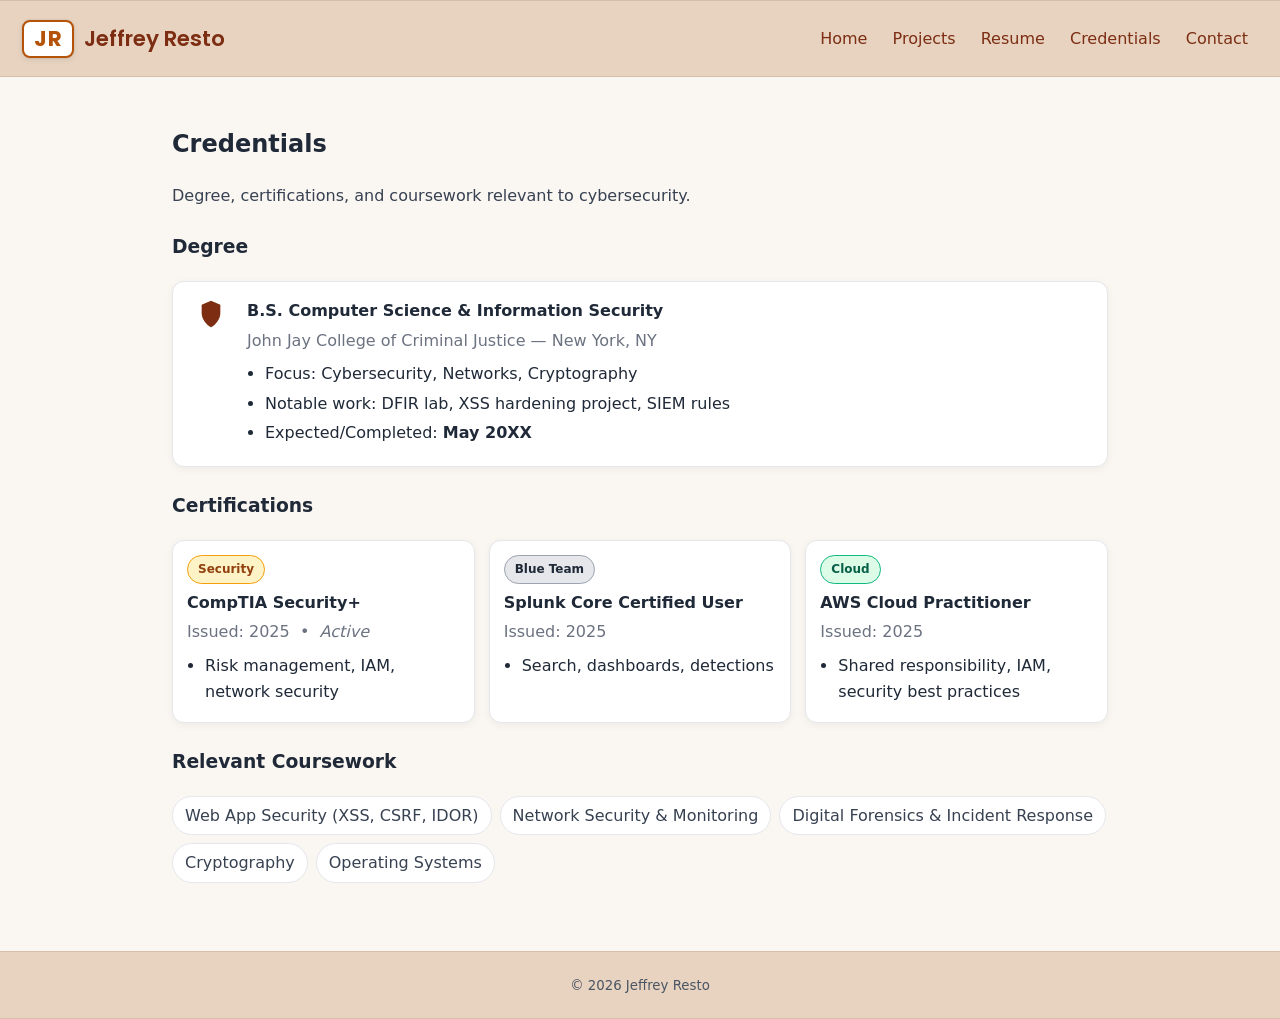
==== credentials/index.html @ 7f798d5c "Update index.html" ====
<!doctype html>
<html lang="en">
<head>
  <meta charset="utf-8">
  <title>Credentials — Jeffrey Resto</title>
  <meta name="viewport" content="width=device-width,initial-scale=1">
  <!-- Optional: brand font -->
  <link href="https://fonts.googleapis.com/css2?family=Poppins:wght@500;600&display=swap" rel="stylesheet">
  <link rel="stylesheet" href="/assets/css/style.css">
</head>
<body>
<header class="site-header">
  <h1 class="brand">
    <a href="/">
      <span class="logo-badge">JR</span>
      <span class="logo-text">Jeffrey&nbsp;Resto</span>
    </a>
  </h1>
  <nav class="site-nav">
    <a href="/">Home</a>
    <a href="/projects/">Projects</a>
    <a href="/resume/">Resume</a>
    <a href="/credentials/">Credentials</a>
    <a href="mailto:restojeffrey@gmail.com">Contact</a>
  </nav>
</header>

<main>
  <h2>Credentials</h2>
  <p class="lead">Degree, certifications, and coursework relevant to cybersecurity.</p>

  <!-- Degree -->
  <section class="cred-section">
    <h3>Degree</h3>
    <div class="cred-card">
      <div class="cred-card__left">
        <!-- Simple inline “shield” icon -->
        <svg width="32" height="32" viewBox="0 0 24 24" aria-hidden="true">
          <path fill="#7c2d12" d="M12 2l7 3v6c0 5-3.5 9-7 11-3.5-2-7-6-7-11V5l7-3z"/>
        </svg>
      </div>
      <div class="cred-card__body">
        <h4>B.S. Computer Science &amp; Information Security</h4>
        <p class="muted">John Jay College of Criminal Justice — New York, NY</p>
        <ul class="bullets">
          <li>Focus: Cybersecurity, Networks, Cryptography</li>
          <li>Notable work: DFIR lab, XSS hardening project, SIEM rules</li>
          <li>Expected/Completed: <strong>May 20XX</strong></li>
        </ul>
      </div>
    </div>
  </section>

  <!-- Certifications -->
  <section class="cred-section">
    <h3>Certifications</h3>
    <div class="cred-grid">
      <!-- Duplicate these cards for each cert -->
      <article class="cred-mini">
        <div class="cred-mini__head">
          <span class="badge badge--amber">Security</span>
        </div>
        <h4>CompTIA Security+</h4>
        <p class="muted">Issued: 2025 &nbsp;•&nbsp; <em>Active</em></p>
        <ul class="bullets">
          <li>Risk management, IAM, network security</li>
        </ul>
      </article>

      <article class="cred-mini">
        <div class="cred-mini__head">
          <span class="badge badge--slate">Blue Team</span>
        </div>
        <h4>Splunk Core Certified User</h4>
        <p class="muted">Issued: 2025</p>
        <ul class="bullets">
          <li>Search, dashboards, detections</li>
        </ul>
      </article>

      <article class="cred-mini">
        <div class="cred-mini__head">
          <span class="badge badge--green">Cloud</span>
        </div>
        <h4>AWS Cloud Practitioner</h4>
        <p class="muted">Issued: 2025</p>
        <ul class="bullets">
          <li>Shared responsibility, IAM, security best practices</li>
        </ul>
      </article>
    </div>
  </section>

  <!-- Coursework (optional) -->
  <section class="cred-section">
    <h3>Relevant Coursework</h3>
    <ul class="pill-list">
      <li>Web App Security (XSS, CSRF, IDOR)</li>
      <li>Network Security &amp; Monitoring</li>
      <li>Digital Forensics &amp; Incident Response</li>
      <li>Cryptography</li>
      <li>Operating Systems</li>
    </ul>
  </section>
</main>

<footer>
  <small>© <span id="y"></span> Jeffrey Resto</small>
</footer>
<script>document.getElementById('y').textContent = new Date().getFullYear();</script>
<script>
  (function () {
    const footer = document.querySelector('footer');
    if (!footer) return;

    // If user prefers reduced motion, show immediately
    const reduced = window.matchMedia('(prefers-reduced-motion: reduce)').matches;
    if (reduced) { footer.classList.add('is-visible'); return; }

    // Reveal when the footer enters the viewport
    const io = new IntersectionObserver((entries) => {
      entries.forEach((e) => {
        if (e.isIntersecting) {
          footer.classList.add('is-visible');
          io.unobserve(footer);
        }
      });
    }, { threshold: 0.1 });

    io.observe(footer);

    // Fallback: show after 2s in case IO is unsupported
    setTimeout(() => footer.classList.add('is-visible'), 2000);
  })();
</script>
</body>
</html>
---- assets/css/style.css ----
/* ─── LAYOUT CONTROL FOR STICKY FOOTER ───────────────────────────── */
html, body {
  height: 100%;
}

body {
  display: flex;
  flex-direction: column;
}

/* The main content area should take up all remaining space */
main {
  flex: 1;
}

/* Footer sits naturally at the bottom now */
footer {
  margin-top: auto; /* pushes footer to the bottom */
}


*{box-sizing:border-box}body{margin:0;font:16px/1.6 system-ui,-apple-system,Segoe UI,Roboto}
header{display:flex;justify-content:space-between;align-items:center;padding:18px 22px;border-bottom:1px solid #eee}
nav a{margin:0 10px;text-decoration:none}
main{max-width:980px;margin:0 auto;padding:28px 22px}
.cards{display:grid;grid-template-columns:repeat(auto-fit,minmax(260px,1fr));gap:16px}
.card{border:1px solid #eee;border-radius:12px;padding:14px 16px}
.meta{list-style:none;padding:0;margin:8px 0 0;display:flex;gap:12px;flex-wrap:wrap}
footer{border-top:1px solid #eee;padding:18px 22px;text-align:center;margin-top:40px}
img{max-width:100%;height:auto;border-radius:10px}
a:hover{text-decoration:underline}

/* Layout for header */
.site-header {
  display: flex;
  align-items: center;
  justify-content: space-between;
  padding: 18px 22px;
  /* keep your existing header background/border colors elsewhere */
}

/* Brand group */
.brand {
  margin: 0;                 /* remove default h1 margin */
  line-height: 1;
}
.brand a {
  display: inline-flex;
  align-items: center;
  gap: 10px;
  text-decoration: none;
  font-family: "Poppins", "Segoe UI", sans-serif;
  font-weight: 600;
  font-size: 1.35rem;
  color: #7c2d12;            /* deep rust text */
  position: relative;
  z-index: 1;                /* ensure above backgrounds */
}

/* HIGH-CONTRAST badge — white with terracotta border (unmissable) */
.logo-badge {
  background-color: #ffffff;
  color: #b45309;            /* terracotta initials */
  border: 2px solid #b45309;
  border-radius: 8px;
  padding: 6px 10px;
  line-height: 1;
  font-weight: 700;
  letter-spacing: 0.5px;
  box-shadow: 0 2px 6px rgba(0,0,0,0.08);
  /* debug outline to guarantee visibility during setup — remove later */
  outline: 1px solid rgba(0,0,0,0.04);
}

.brand a:hover .logo-badge {
  background-color: #b45309;
  color: #ffffff;
}

.logo-text { color: #7c2d12; }
.brand a:hover .logo-text { color: #9a3412; }

/* Nav */
.site-nav a {
  margin: 0 10px;
  color: #7c2d12;
  text-decoration: none;
  font-weight: 500;
}
.site-nav a:hover { color: #9a3412; }

/* Make sure nothing is hiding the badge */
header, .site-header, .brand, .logo-badge { overflow: visible; }


/* ─── TERRACOTTA + SLATE THEME ─────────────────────────────── */
body {
  background-color: #faf6f2;  /* soft warm white with clay tint */
  color: #1f2937;             /* slate text */
  margin: 0;
  font-family: system-ui, -apple-system, Segoe UI, Roboto, sans-serif;
}

a {
  color: #b45309;             /* burnt orange accent */
  text-decoration: none;
}
a:hover {
  color: #92400e;
  text-decoration: underline;
}

/* ─── HEADER / FOOTER ───────────────────────────────────────── */
header, footer {
  background-color: #e7d3c0;  /* warm terracotta strip */
  border-bottom: 1px solid #d6bfa9;
  border-top: 1px solid #d6bfa9;
  padding: 18px 22px;
}

nav a {
  color: #7c2d12;             /* deep rust link color */
  margin: 0 10px;
  font-weight: 500;
}
nav a:hover {
  color: #9a3412;
}

/* ─── MAIN CONTENT ─────────────────────────────────────────── */
main {
  max-width: 980px;
  margin: 0 auto;
  padding: 28px 22px;
}

/* ─── PROJECT CARDS ────────────────────────────────────────── */
.cards {
  display: grid;
  grid-template-columns: repeat(auto-fit, minmax(280px, 1fr));
  gap: 18px;
  margin-top: 20px;
}

.card {
  background-color: #ffffff;  /* clean contrast panel */
  padding: 16px;
  border-radius: 12px;
  border: 1px solid #e5e7eb;
  box-shadow: 0 2px 8px rgba(0,0,0,.05);
  transition: transform 0.15s ease, box-shadow 0.15s ease;
}

.card:hover {
  transform: translateY(-4px);
  box-shadow: 0 4px 14px rgba(0,0,0,.08);
}

.card a {
  color: #b45309;
}
.card a:hover {
  color: #92400e;
}

/* ─── FOOTER ───────────────────────────────────────────────── */
footer {
  text-align: center;
  margin-top: 40px;
  padding: 20px;
  color: #4b5563;
}

/* ─── RESPONSIVE TWEAKS ───────────────────────────────────── */
@media (max-width: 640px) {
  main { padding: 20px 16px; }
}


.resume-viewer {
  background-color: transparent;
  border: none;
  box-shadow: none;
  padding: 0;
  display: flex;
  justify-content: center;
  align-items: center;
}

.resume-viewer img {
  max-width: 95%;
  border-radius: 8px;
  display: block;
}



/* Action row under the viewer */
.resume-actions {
  text-align: center;
  margin: 10px 0 0;
}
.resume-actions a {
  display: inline-block;
  padding: 10px 16px;
  border: 1px solid #ddd;
  border-radius: 10px;
  text-decoration: none;
}

/* Resume update note */
.resume-updated {
  text-align: center;
  font-size: 0.95rem;
  color: #7c2d12;          /* deep rust tone for harmony */
  background-color: #f5ece4;
  display: inline-block;
  padding: 6px 14px;
  border-radius: 20px;
  border: 1px solid #e7d3c0;
  margin: 10px auto 6px;
  box-shadow: 0 2px 5px rgba(0,0,0,0.05);
}


/* Mobile: allow some scrolling so text stays readable instead of shrinking too small */
@media (max-width: 640px) {
  .resume-viewer {
    height: auto;         /* let it grow */
    overflow: visible;    /* allow scroll on small screens */
  }
}

/* Footer fade-in */
footer {
  opacity: 0;
  transform: translateY(12px);
  transition: opacity .6s ease, transform .6s ease;
  will-change: opacity, transform;
}

/* When visible */
footer.is-visible {
  opacity: 1;
  transform: none;
}

/* Respect users who prefer reduced motion */
@media (prefers-reduced-motion: reduce) {
  footer {
    transition: none;
    opacity: 1;
    transform: none;
  }
}

/* ---- Credentials page styles ---- */
.lead {
  color: #374151;
  margin-top: 4px;
}

.cred-section { margin-top: 24px; }

.cred-card {
  display: grid;
  grid-template-columns: 44px 1fr;
  gap: 14px;
  background: #ffffff;
  border: 1px solid #e5e7eb;
  border-radius: 12px;
  padding: 16px;
  box-shadow: 0 2px 8px rgba(0,0,0,.05);
}

.cred-card__left { display:flex; align-items:flex-start; justify-content:center; }
.cred-card__body h4 { margin: 0 0 4px; }
.muted { color: #6b7280; margin: 0 0 8px; }

.bullets { padding-left: 18px; margin: 0; }
.bullets li { margin: 4px 0; }

/* Certifications grid */
.cred-grid {
  display: grid;
  grid-template-columns: repeat(auto-fit, minmax(240px, 1fr));
  gap: 14px;
}

.cred-mini {
  background: #ffffff;
  border: 1px solid #e5e7eb;
  border-radius: 12px;
  padding: 14px;
  box-shadow: 0 2px 8px rgba(0,0,0,.05);
  transition: transform .15s ease, box-shadow .15s ease;
}
.cred-mini:hover {
  transform: translateY(-3px);
  box-shadow: 0 4px 14px rgba(0,0,0,.08);
}
.cred-mini h4 { margin: 6px 0 4px; }

/* Badges */
.badge {
  display: inline-block;
  font-size: 12px;
  padding: 4px 10px;
  border-radius: 999px;
  border: 1px solid transparent;
  font-weight: 600;
}
.badge--amber { background:#fef3c7; color:#92400e; border-color:#f59e0b; }
.badge--slate { background:#e5e7eb; color:#1f2937; border-color:#9ca3af; }
.badge--green { background:#dcfce7; color:#065f46; border-color:#10b981; }

/* Coursework pills */
.pill-list {
  list-style: none; padding: 0; margin: 8px 0 0;
  display: flex; flex-wrap: wrap; gap: 8px;
}
.pill-list li {
  background: #ffffff;
  border: 1px solid #e5e7eb;
  border-radius: 999px;
  padding: 6px 12px;
  color: #374151;
}
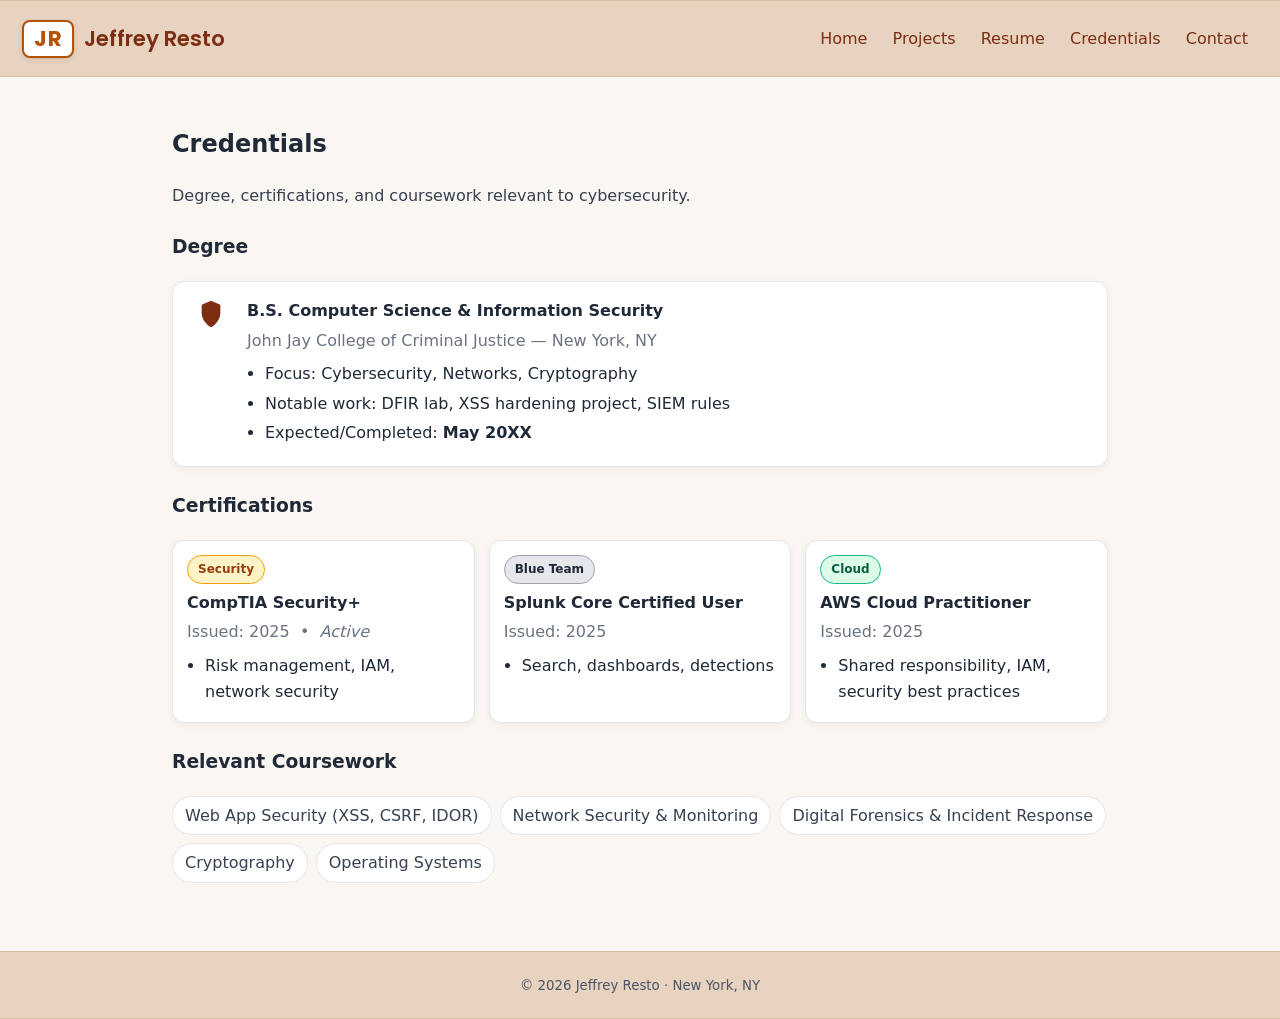
==== commit f68a42ff: "Update index.html" ====
--- a/credentials/index.html
+++ b/credentials/index.html
@@ -105,7 +105,7 @@
 </main>
 
 <footer>
-  <small>© <span id="y"></span> Jeffrey Resto</small>
+  <small>© <span id="y"></span> Jeffrey Resto · New York, NY</small>
 </footer>
 <script>document.getElementById('y').textContent = new Date().getFullYear();</script>
 <script>
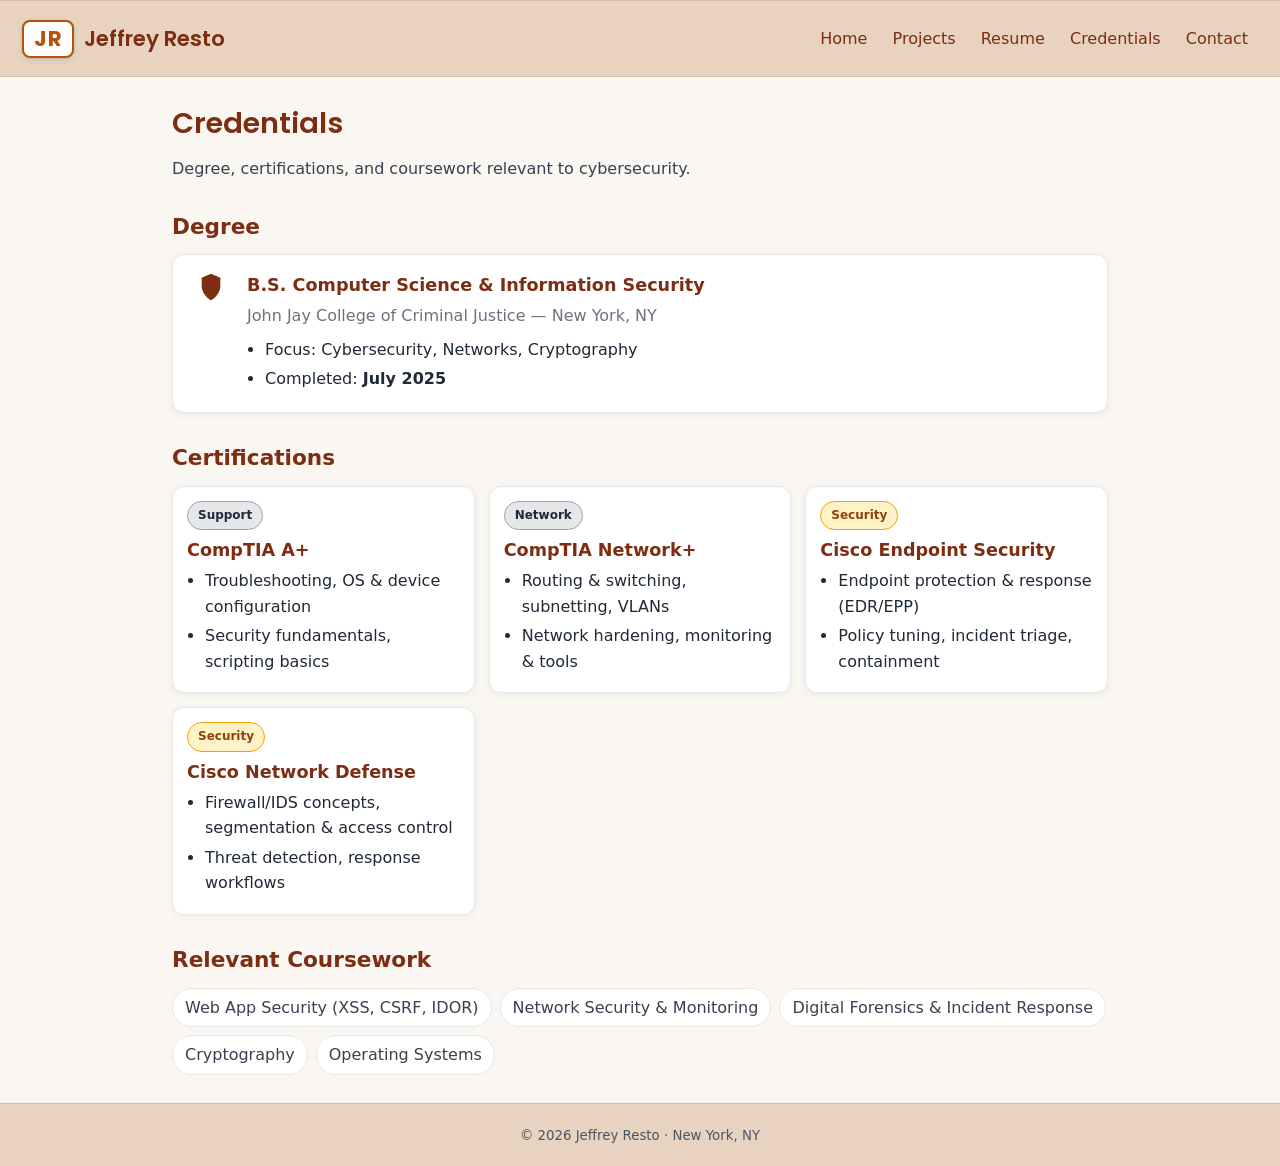
==== commit d73cc05b: "Update index.html" ====
--- a/credentials/index.html
+++ b/credentials/index.html
@@ -44,8 +44,7 @@
         <p class="muted">John Jay College of Criminal Justice — New York, NY</p>
         <ul class="bullets">
           <li>Focus: Cybersecurity, Networks, Cryptography</li>
-          <li>Notable work: DFIR lab, XSS hardening project, SIEM rules</li>
-          <li>Expected/Completed: <strong>May 20XX</strong></li>
+          <li>Completed: <strong>July 2025</strong></li>
         </ul>
       </div>
     </div>
@@ -55,37 +54,51 @@
   <section class="cred-section">
     <h3>Certifications</h3>
     <div class="cred-grid">
-      <!-- Duplicate these cards for each cert -->
+      <!-- CompTIA A+ -->
+      <article class="cred-mini">
+        <div class="cred-mini__head">
+          <span class="badge badge--slate">Support</span>
+        </div>
+        <h4>CompTIA A+</h4>
+        <ul class="bullets">
+          <li>Troubleshooting, OS &amp; device configuration</li>
+          <li>Security fundamentals, scripting basics</li>
+        </ul>
+      </article>
+  
+      <!-- CompTIA Network+ -->
+      <article class="cred-mini">
+        <div class="cred-mini__head">
+          <span class="badge badge--slate">Network</span>
+        </div>
+        <h4>CompTIA Network+</h4>
+        <ul class="bullets">
+          <li>Routing &amp; switching, subnetting, VLANs</li>
+          <li>Network hardening, monitoring &amp; tools</li>
+        </ul>
+      </article>
+  
+      <!-- Cisco Endpoint Security -->
       <article class="cred-mini">
         <div class="cred-mini__head">
           <span class="badge badge--amber">Security</span>
         </div>
-        <h4>CompTIA Security+</h4>
-        <p class="muted">Issued: 2025 &nbsp;•&nbsp; <em>Active</em></p>
+        <h4>Cisco Endpoint Security</h4>
         <ul class="bullets">
-          <li>Risk management, IAM, network security</li>
+          <li>Endpoint protection &amp; response (EDR/EPP)</li>
+          <li>Policy tuning, incident triage, containment</li>
         </ul>
       </article>
-
+  
+      <!-- Cisco Network Defense -->
       <article class="cred-mini">
         <div class="cred-mini__head">
-          <span class="badge badge--slate">Blue Team</span>
+          <span class="badge badge--amber">Security</span>
         </div>
-        <h4>Splunk Core Certified User</h4>
-        <p class="muted">Issued: 2025</p>
+        <h4>Cisco Network Defense</h4>
         <ul class="bullets">
-          <li>Search, dashboards, detections</li>
-        </ul>
-      </article>
-
-      <article class="cred-mini">
-        <div class="cred-mini__head">
-          <span class="badge badge--green">Cloud</span>
-        </div>
-        <h4>AWS Cloud Practitioner</h4>
-        <p class="muted">Issued: 2025</p>
-        <ul class="bullets">
-          <li>Shared responsibility, IAM, security best practices</li>
+          <li>Firewall/IDS concepts, segmentation &amp; access control</li>
+          <li>Threat detection, response workflows</li>
         </ul>
       </article>
     </div>
--- a/assets/css/style.css
+++ b/assets/css/style.css
@@ -1,328 +1,285 @@
-/* ─── LAYOUT CONTROL FOR STICKY FOOTER ───────────────────────────── */
-html, body {
-  height: 100%;
-}
-
+/* ─── LAYOUT: sticky footer ───────────────────────────────────── */
+html, body { height: 100%; }
+* { box-sizing: border-box; }
 body {
+  display: flex; flex-direction: column; margin: 0;
+  font: 16px/1.6 system-ui, -apple-system, Segoe UI, Roboto, sans-serif;
+  background-color: #faf6f2; color: #1f2937;
+}
+main { flex: 1; max-width: 980px; margin: 0 auto; padding: 28px 22px; }
+img { max-width: 100%; height: auto; border-radius: 10px; }
+a { color:#b45309; text-decoration:none; }
+a:hover { color:#92400e; text-decoration: underline; }
+
+/* ─── HEADER / NAV / FOOTER ──────────────────────────────────── */
+.site-header { display:flex; align-items:center; justify-content:space-between; padding:18px 22px; }
+header, footer {
+  background-color:#e7d3c0;
+  border-bottom:1px solid #d6bfa9;
+  border-top:1px solid #d6bfa9;
+  padding:18px 22px;
+}
+nav a { color:#7c2d12; margin:0 10px; font-weight:500; }
+nav a:hover { color:#9a3412; }
+
+/* Sticky footer animation */
+footer {
+  margin-top: auto; text-align:center; color:#4b5563;
+  opacity:0; transform:translateY(12px);
+  transition:opacity .6s ease, transform .6s ease; will-change:opacity,transform;
+}
+footer.is-visible { opacity:1; transform:none; }
+@media (prefers-reduced-motion: reduce) { footer { transition:none; opacity:1; transform:none; } }
+
+/* ─── BRAND ──────────────────────────────────────────────────── */
+.brand { margin:0; line-height:1; }
+.brand a {
+  display:inline-flex; align-items:center; gap:10px; text-decoration:none;
+  font-family:"Poppins","Segoe UI",sans-serif; font-weight:600; font-size:1.35rem; color:#7c2d12; position:relative; z-index:1;
+}
+.logo-badge {
+  background:#fff; color:#b45309; border:2px solid #b45309; border-radius:8px; padding:6px 10px; line-height:1; font-weight:700; letter-spacing:.5px;
+  box-shadow:0 2px 6px rgba(0,0,0,.08); outline:1px solid rgba(0,0,0,.04);
+}
+.brand a:hover .logo-badge { background:#b45309; color:#fff; }
+.logo-text { color:#7c2d12; }
+.brand a:hover .logo-text { color:#9a3412; }
+header, .site-header, .brand, .logo-badge { overflow:visible; }
+
+/* ─── HOME: Project Gallery alignment ────────────────────────── */
+.home-gallery { max-width:980px; margin:0 auto; padding:28px 22px; }
+.home-gallery h2 {
+  margin-bottom:16px; text-align:left; padding-left:0;
+  position:relative; left:-22px; /* your chosen nudge */
+}
+
+/* ─── HEADINGS ───────────────────────────────────────────────── */
+h2 {
+  font-size:1.8rem; font-weight:600; color:#7c2d12; margin:0 0 14px; line-height:1.3;
+  font-family:"Poppins","Segoe UI",sans-serif;
+}
+h3 { font-size:1.35rem; font-weight:600; color:#7c2d12; margin:28px 0 10px; }
+h4 { font-size:1.1rem; font-weight:600; color:#7c2d12; }
+
+/* ─── CARDS (grid sections) ──────────────────────────────────── */
+.cards { display:grid; grid-template-columns:repeat(auto-fit,minmax(280px,1fr)); gap:18px; margin-top:20px; }
+.card {
+  background:#fff; padding:16px; border-radius:12px; border:1px solid #e5e7eb;
+  box-shadow:0 2px 8px rgba(0,0,0,.05); transition:transform .15s ease, box-shadow .15s ease;
+}
+.card:hover { transform:translateY(-4px); box-shadow:0 4px 14px rgba(0,0,0,.08); }
+.card a { color:#b45309; }
+.card a:hover { color:#92400e; }
+
+/* ─── RESUME VIEWER (image version) ──────────────────────────── */
+.resume-viewer { background:transparent; border:none; box-shadow:none; padding:0; display:flex; justify-content:center; align-items:center; }
+.resume-viewer img { max-width:95%; border-radius:8px; display:block; }
+.resume-actions { text-align:center; margin:10px 0 0; }
+.resume-actions a { display:inline-block; padding:10px 16px; border:1px solid #ddd; border-radius:10px; text-decoration:none; }
+.resume-updated {
+  text-align:center; font-size:.95rem; color:#7c2d12; background:#f5ece4; display:inline-block; padding:6px 14px;
+  border-radius:20px; border:1px solid #e7d3c0; margin:10px auto 6px; box-shadow:0 2px 5px rgba(0,0,0,.05);
+}
+
+/* ─── CREDENTIALS ────────────────────────────────────────────── */
+.lead { color:#374151; margin-top:4px; }
+.cred-section { margin-top:24px; }
+.cred-card {
+  display:grid; grid-template-columns:44px 1fr; gap:14px; background:#fff; border:1px solid #e5e7eb; border-radius:12px;
+  padding:16px; box-shadow:0 2px 8px rgba(0,0,0,.05);
+}
+.cred-card__left { display:flex; align-items:flex-start; justify-content:center; }
+.cred-card__body h4 { margin:0 0 4px; }
+.muted { color:#6b7280; margin:0 0 8px; }
+.bullets { padding-left:18px; margin:0; }
+.bullets li { margin:4px 0; }
+.cred-grid { display:grid; grid-template-columns:repeat(auto-fit,minmax(240px,1fr)); gap:14px; }
+.cred-mini {
+  background:#fff; border:1px solid #e5e7eb; border-radius:12px; padding:14px;
+  box-shadow:0 2px 8px rgba(0,0,0,.05); transition:transform .15s ease, box-shadow .15s ease;
+}
+.cred-mini:hover { transform:translateY(-3px); box-shadow:0 4px 14px rgba(0,0,0,.08); }
+.cred-mini h4 { margin:6px 0 4px; }
+.badge { display:inline-block; font-size:12px; padding:4px 10px; border-radius:999px; border:1px solid transparent; font-weight:600; }
+.badge--amber{background:#fef3c7;color:#92400e;border-color:#f59e0b;}
+.badge--slate{background:#e5e7eb;color:#1f2937;border-color:#9ca3af;}
+.badge--green{background:#dcfce7;color:#065f46;border-color:#10b981;}
+.pill-list { list-style:none; padding:0; margin:8px 0 0; display:flex; flex-wrap:wrap; gap:8px; }
+.pill-list li { background:#fff; border:1px solid #e5e7eb; border-radius:999px; padding:6px 12px; color:#374151; }
+
+/* ─── CAROUSEL (fade) ────────────────────────────────────────── */
+.carousel {
+  position:relative; overflow:hidden; border-radius:14px; background:#f5ece4; border:1px solid #e7d3c0;
+  box-shadow:0 4px 14px rgba(0,0,0,.08); margin-top:20px; margin-bottom:36px;
+}
+/* Viewport has real height so absolute slides show */
+.carousel__viewport {
+  position:relative; display:block; height:clamp(340px, 55vw, 560px);
+  transition:none; will-change:auto;
+}
+.carousel__slide {
+  position:absolute; inset:0; display:flex; justify-content:center; align-items:center;
+  margin:0; padding:20px; opacity:0; pointer-events:none; transition:opacity .8s ease;
+}
+.carousel__slide.is-active { opacity:1; pointer-events:auto; }
+@media (prefers-reduced-motion: reduce) { .carousel__slide { transition:none; } }
+
+/* Controls */
+.carousel__btn {
+  position:absolute; top:50%; transform:translateY(-50%); border:1px solid #d6bfa9; background:#fff; color:#7c2d12;
+  width:36px; height:36px; border-radius:10px; cursor:pointer; display:grid; place-items:center;
+  box-shadow:0 2px 6px rgba(0,0,0,.08); transition:opacity .2s ease, transform .15s ease, background .15s ease;
+  opacity:0; pointer-events:none;
+}
+.carousel__btn:hover { transform:translateY(-50%) scale(1.05); background:#fff8f0; }
+.carousel__btn--prev { left:10px; }
+.carousel__btn--next { right:10px; }
+.carousel:hover .carousel__btn { opacity:1; pointer-events:auto; }
+.carousel__btn:focus-visible {
+  opacity:1; pointer-events:auto; outline:2px solid #b45309; outline-offset:2px;
+}
+@media (hover: none) { .carousel__btn { display:none; } }
+
+/* Dots — slightly higher for perfect positioning */
+.carousel__dots-wrapper {
+  position: relative;
+  top: 8px;
   display: flex;
-  flex-direction: column;
-}
-
-/* The main content area should take up all remaining space */
-main {
-  flex: 1;
-}
-
-/* Footer sits naturally at the bottom now */
-footer {
-  margin-top: auto; /* pushes footer to the bottom */
-}
-
-
-*{box-sizing:border-box}body{margin:0;font:16px/1.6 system-ui,-apple-system,Segoe UI,Roboto}
-header{display:flex;justify-content:space-between;align-items:center;padding:18px 22px;border-bottom:1px solid #eee}
-nav a{margin:0 10px;text-decoration:none}
-main{max-width:980px;margin:0 auto;padding:28px 22px}
-.cards{display:grid;grid-template-columns:repeat(auto-fit,minmax(260px,1fr));gap:16px}
-.card{border:1px solid #eee;border-radius:12px;padding:14px 16px}
-.meta{list-style:none;padding:0;margin:8px 0 0;display:flex;gap:12px;flex-wrap:wrap}
-footer{border-top:1px solid #eee;padding:18px 22px;text-align:center;margin-top:40px}
-img{max-width:100%;height:auto;border-radius:10px}
-a:hover{text-decoration:underline}
-
-/* Layout for header */
-.site-header {
-  display: flex;
-  align-items: center;
-  justify-content: space-between;
-  padding: 18px 22px;
-  /* keep your existing header background/border colors elsewhere */
-}
-
-/* Brand group */
-.brand {
-  margin: 0;                 /* remove default h1 margin */
-  line-height: 1;
-}
-.brand a {
-  display: inline-flex;
-  align-items: center;
-  gap: 10px;
-  text-decoration: none;
-  font-family: "Poppins", "Segoe UI", sans-serif;
-  font-weight: 600;
-  font-size: 1.35rem;
-  color: #7c2d12;            /* deep rust text */
-  position: relative;
-  z-index: 1;                /* ensure above backgrounds */
-}
-
-/* HIGH-CONTRAST badge — white with terracotta border (unmissable) */
-.logo-badge {
-  background-color: #ffffff;
-  color: #b45309;            /* terracotta initials */
-  border: 2px solid #b45309;
-  border-radius: 8px;
-  padding: 6px 10px;
-  line-height: 1;
-  font-weight: 700;
-  letter-spacing: 0.5px;
-  box-shadow: 0 2px 6px rgba(0,0,0,0.08);
-  /* debug outline to guarantee visibility during setup — remove later */
-  outline: 1px solid rgba(0,0,0,0.04);
-}
-
-.brand a:hover .logo-badge {
-  background-color: #b45309;
-  color: #ffffff;
-}
-
-.logo-text { color: #7c2d12; }
-.brand a:hover .logo-text { color: #9a3412; }
-
-/* Nav */
-.site-nav a {
-  margin: 0 10px;
-  color: #7c2d12;
-  text-decoration: none;
-  font-weight: 500;
-}
-.site-nav a:hover { color: #9a3412; }
-
-/* Make sure nothing is hiding the badge */
-header, .site-header, .brand, .logo-badge { overflow: visible; }
-
-
-/* ─── TERRACOTTA + SLATE THEME ─────────────────────────────── */
-body {
-  background-color: #faf6f2;  /* soft warm white with clay tint */
-  color: #1f2937;             /* slate text */
-  margin: 0;
-  font-family: system-ui, -apple-system, Segoe UI, Roboto, sans-serif;
-}
-
-a {
-  color: #b45309;             /* burnt orange accent */
-  text-decoration: none;
-}
-a:hover {
-  color: #92400e;
-  text-decoration: underline;
-}
-
-/* ─── HEADER / FOOTER ───────────────────────────────────────── */
-header, footer {
-  background-color: #e7d3c0;  /* warm terracotta strip */
-  border-bottom: 1px solid #d6bfa9;
-  border-top: 1px solid #d6bfa9;
-  padding: 18px 22px;
-}
-
-nav a {
-  color: #7c2d12;             /* deep rust link color */
-  margin: 0 10px;
-  font-weight: 500;
-}
-nav a:hover {
-  color: #9a3412;
-}
-
-/* ─── MAIN CONTENT ─────────────────────────────────────────── */
-main {
-  max-width: 980px;
-  margin: 0 auto;
-  padding: 28px 22px;
-}
-
-/* ─── PROJECT CARDS ────────────────────────────────────────── */
-.cards {
-  display: grid;
-  grid-template-columns: repeat(auto-fit, minmax(280px, 1fr));
-  gap: 18px;
-  margin-top: 20px;
-}
-
-.card {
-  background-color: #ffffff;  /* clean contrast panel */
-  padding: 16px;
-  border-radius: 12px;
-  border: 1px solid #e5e7eb;
-  box-shadow: 0 2px 8px rgba(0,0,0,.05);
-  transition: transform 0.15s ease, box-shadow 0.15s ease;
-}
-
-.card:hover {
-  transform: translateY(-4px);
-  box-shadow: 0 4px 14px rgba(0,0,0,.08);
-}
-
-.card a {
-  color: #b45309;
-}
-.card a:hover {
-  color: #92400e;
-}
-
-/* ─── FOOTER ───────────────────────────────────────────────── */
-footer {
-  text-align: center;
-  margin-top: 40px;
-  padding: 20px;
-  color: #4b5563;
-}
-
-/* ─── RESPONSIVE TWEAKS ───────────────────────────────────── */
+  justify-content: center;
+}
+.carousel__dots {
+  position:absolute; left:50%; bottom:10px; transform:translateX(-50%);
+  display:flex; gap:8px; padding:6px 10px; background:rgba(255,255,255,.7);
+  border:1px solid #e7d3c0; border-radius:999px; backdrop-filter:blur(4px); z-index:5;
+}
+.carousel__dots button {
+  width:10px; height:10px; border-radius:50%; border:1px solid #b45309; background:#fff; padding:0; cursor:pointer;
+}
+.carousel__dots button[aria-selected="true"] { background:#b45309; }
+
+/* ─── LAB CARD BACKGROUNDS ───────────────────────────────────── */
+.bg-tcp       { background-image:url("/assets/img/projects/tcp.png"); }
+.bg-xss       { background-image:url("/assets/img/projects/xss.png"); }
+.bg-arp       { background-image:url("/assets/img/projects/arp.png"); }
+.bg-snort     { background-image:url("/assets/img/projects/snort.png"); }
+.bg-sqlinject { background-image:url("/assets/img/projects/sqlinjection.png"); }
+
+/* ─── LAB CARD: base sizing/shape ────────────────────────────── */
+.lab-card {
+  position:relative; width:80%; max-width:500px; aspect-ratio:1 / 1;
+  background-size:cover; background-position:center; background-repeat:no-repeat;
+  border-radius:14px; overflow:hidden; display:flex; flex-direction:column; justify-content:flex-end; color:#1f2937;
+  box-shadow:0 3px 10px rgba(0,0,0,0.08); transition:transform .2s ease, box-shadow .2s ease;
+  perspective: 1200px; /* for flip */
+  cursor: pointer;
+}
+.lab-card:hover { transform:translateY(-4px); box-shadow:0 6px 16px rgba(0,0,0,0.15); }
+@media (max-width:768px) { .lab-card { width:95%; max-width:none; } }
+
+/* Flip inner wrapper */
+.lab-card__inner {
+  position: relative; width: 100%; height: 100%;
+  transform-style: preserve-3d; transition: transform .6s ease;
+}
+.lab-card.is-flipped .lab-card__inner { transform: rotateY(180deg); }
+
+/* Faces */
+.lab-card__face {
+  position:absolute; inset:0; border-radius:14px; backface-visibility:hidden; overflow:hidden;
+  display:flex; flex-direction:column; justify-content:flex-end;
+}
+.lab-card__face--front { background: transparent; }
+.lab-card__face--front::before { content: none !important; } /* solid image on front */
+
+/* Back face with subtle gradient + watermark */
+.lab-card__face--back {
+  background: linear-gradient(135deg, #faf6f2 0%, #e7d3c0 100%) !important;
+  border: 1px solid #e5e7eb; transform: rotateY(180deg); position:relative; overflow:hidden;
+}
+.lab-card__face--back::before {
+  content:""; position:absolute; inset:0; background-size:cover; background-position:center;
+  opacity:.06; filter:saturate(.6) blur(1px); z-index:0;
+}
+.bg-tcp .lab-card__face--back::before       { background-image:url("/assets/img/projects/tcp.png"); }
+.bg-xss .lab-card__face--back::before       { background-image:url("/assets/img/projects/xss.png"); }
+.bg-arp .lab-card__face--back::before       { background-image:url("/assets/img/projects/arp.png"); }
+.bg-snort .lab-card__face--back::before     { background-image:url("/assets/img/projects/snort.png"); }
+.bg-sqlinject .lab-card__face--back::before { background-image:url("/assets/img/projects/sqlinjection.png"); }
+.lab-card.is-flipped .lab-card__face--back::before { opacity:.08 !important; }
+
+/* Content + readable titles */
+.lab-card__body { position:relative; z-index:1; padding:16px; }
+.lab-card__title, .lab-card__desc { text-shadow: 0 1px 2px rgba(0,0,0,.22); }
+.lab-card__desc { font-size:.9rem; color:#374151; margin-bottom:10px; }
+.lab-card__tags { display:flex; gap:6px; flex-wrap:wrap; margin-bottom:8px; }
+
+/* Buttons & tags */
+.btn {
+  display:inline-block; padding:8px 12px; background:#b45309; color:#fff;
+  border-radius:8px; text-decoration:none; border:1px solid #b45309; font-weight:600;
+}
+.btn:hover { background:#92400e; border-color:#92400e; }
+.tag { display:inline-block; font-size:12px; padding:4px 8px; border-radius:999px; border:1px solid transparent; font-weight:600; }
+.tag--slate{background:#e5e7eb;color:#1f2937;border-color:#9ca3af;}
+.tag--amber{background:#fef3c7;color:#92400e;border-color:#f59e0b;}
+.tag--web{background:#ffe9e0;color:#9a3412;border-color:#f4b29a;}
+.tag--green{background:#dcfce7;color:#065f46;border-color:#10b981;}
+
+/* Flip shadows */
+.lab-card { box-shadow: 0 3px 10px rgba(0,0,0,0.08); }
+.lab-card.is-flipped { box-shadow: 0 14px 32px rgba(0,0,0,0.18); }
+.lab-card__inner::after {
+  content:""; position:absolute; left:10%; right:10%; bottom:-8px; height:16px; border-radius:50%;
+  filter:blur(8px); background:rgba(0,0,0,0.15); opacity:0; transition:opacity .6s ease; transform: translateZ(-1px);
+}
+.lab-card.is-flipped .lab-card__inner::after { opacity:.25; }
+
+/* Click-to-flip hint (always visible, pulsing) */
+.lab-card__hint {
+  position:absolute; bottom:12px; right:14px;
+  background: rgba(0, 0, 0, 0.45); color: rgba(255,255,255,0.9);
+  font-size: .8rem; font-weight:600; padding:6px 10px; border-radius:999px;
+  letter-spacing:.3px; text-transform:uppercase; z-index:3;
+  box-shadow:0 2px 6px rgba(0,0,0,0.25);
+  animation: pulseHint 2s ease-in-out infinite; opacity:1;
+}
+@keyframes pulseHint {
+  0%,100% { transform: scale(1); box-shadow:0 0 6px rgba(0,0,0,0.4); opacity:1; }
+  50%     { transform: scale(1.05); box-shadow:0 0 10px rgba(0,0,0,0.55); opacity:.85; }
+}
+
+/* ─── RESPONSIVE TWEAKS ─────────────────────────────────────── */
 @media (max-width: 640px) {
   main { padding: 20px 16px; }
 }
-
-
-.resume-viewer {
-  background-color: transparent;
-  border: none;
-  box-shadow: none;
-  padding: 0;
-  display: flex;
-  justify-content: center;
-  align-items: center;
-}
-
-.resume-viewer img {
-  max-width: 95%;
-  border-radius: 8px;
-  display: block;
-}
-
-
-
-/* Action row under the viewer */
-.resume-actions {
-  text-align: center;
-  margin: 10px 0 0;
-}
-.resume-actions a {
-  display: inline-block;
-  padding: 10px 16px;
-  border: 1px solid #ddd;
-  border-radius: 10px;
-  text-decoration: none;
-}
-
-/* Resume update note */
-.resume-updated {
-  text-align: center;
-  font-size: 0.95rem;
-  color: #7c2d12;          /* deep rust tone for harmony */
-  background-color: #f5ece4;
-  display: inline-block;
-  padding: 6px 14px;
-  border-radius: 20px;
-  border: 1px solid #e7d3c0;
-  margin: 10px auto 6px;
-  box-shadow: 0 2px 5px rgba(0,0,0,0.05);
-}
-
-
-/* Mobile: allow some scrolling so text stays readable instead of shrinking too small */
+/* PowerPoint embed — native scale, full toolbar, responsive 16:9 */
+.pptx-container {
+  position: relative;
+  width: 100%;
+  max-width: 1040px;         /* a bit larger than cards so it feels prominent */
+  aspect-ratio: 16 / 9;      /* preserve slide proportions */
+  margin: 24px auto;         /* center in the column */
+  border-radius: 12px;
+  overflow: hidden;           /* hides Office viewer edges cleanly */
+  box-shadow: 0 4px 14px rgba(0,0,0,.08);
+  background: #000;          /* prevents a white flash while loading */
+}
+
+/* IMPORTANT: no scale/translate — show the viewer as-is */
+.pptx-frame {
+  position: absolute;
+  inset: 0;
+  width: 100%;
+  height: 100%;
+  border: 0;
+  transform: none !important;         /* kill any prior zoom */
+}
+
+/* If the toolbar still feels cramped on small screens, make the box taller */
 @media (max-width: 640px) {
-  .resume-viewer {
-    height: auto;         /* let it grow */
-    overflow: visible;    /* allow scroll on small screens */
+  .pptx-container {
+    max-width: 100%;
+    /* Slightly taller than 16:9 on phones to keep toolbar comfy */
+    aspect-ratio: 16 / 10.2;
   }
 }
-
-/* Footer fade-in */
-footer {
-  opacity: 0;
-  transform: translateY(12px);
-  transition: opacity .6s ease, transform .6s ease;
-  will-change: opacity, transform;
-}
-
-/* When visible */
-footer.is-visible {
-  opacity: 1;
-  transform: none;
-}
-
-/* Respect users who prefer reduced motion */
-@media (prefers-reduced-motion: reduce) {
-  footer {
-    transition: none;
-    opacity: 1;
-    transform: none;
-  }
-}
-
-/* ---- Credentials page styles ---- */
-.lead {
-  color: #374151;
-  margin-top: 4px;
-}
-
-.cred-section { margin-top: 24px; }
-
-.cred-card {
-  display: grid;
-  grid-template-columns: 44px 1fr;
-  gap: 14px;
-  background: #ffffff;
-  border: 1px solid #e5e7eb;
-  border-radius: 12px;
-  padding: 16px;
-  box-shadow: 0 2px 8px rgba(0,0,0,.05);
-}
-
-.cred-card__left { display:flex; align-items:flex-start; justify-content:center; }
-.cred-card__body h4 { margin: 0 0 4px; }
-.muted { color: #6b7280; margin: 0 0 8px; }
-
-.bullets { padding-left: 18px; margin: 0; }
-.bullets li { margin: 4px 0; }
-
-/* Certifications grid */
-.cred-grid {
-  display: grid;
-  grid-template-columns: repeat(auto-fit, minmax(240px, 1fr));
-  gap: 14px;
-}
-
-.cred-mini {
-  background: #ffffff;
-  border: 1px solid #e5e7eb;
-  border-radius: 12px;
-  padding: 14px;
-  box-shadow: 0 2px 8px rgba(0,0,0,.05);
-  transition: transform .15s ease, box-shadow .15s ease;
-}
-.cred-mini:hover {
-  transform: translateY(-3px);
-  box-shadow: 0 4px 14px rgba(0,0,0,.08);
-}
-.cred-mini h4 { margin: 6px 0 4px; }
-
-/* Badges */
-.badge {
-  display: inline-block;
-  font-size: 12px;
-  padding: 4px 10px;
-  border-radius: 999px;
-  border: 1px solid transparent;
-  font-weight: 600;
-}
-.badge--amber { background:#fef3c7; color:#92400e; border-color:#f59e0b; }
-.badge--slate { background:#e5e7eb; color:#1f2937; border-color:#9ca3af; }
-.badge--green { background:#dcfce7; color:#065f46; border-color:#10b981; }
-
-/* Coursework pills */
-.pill-list {
-  list-style: none; padding: 0; margin: 8px 0 0;
-  display: flex; flex-wrap: wrap; gap: 8px;
-}
-.pill-list li {
-  background: #ffffff;
-  border: 1px solid #e5e7eb;
-  border-radius: 999px;
-  padding: 6px 12px;
-  color: #374151;
-}
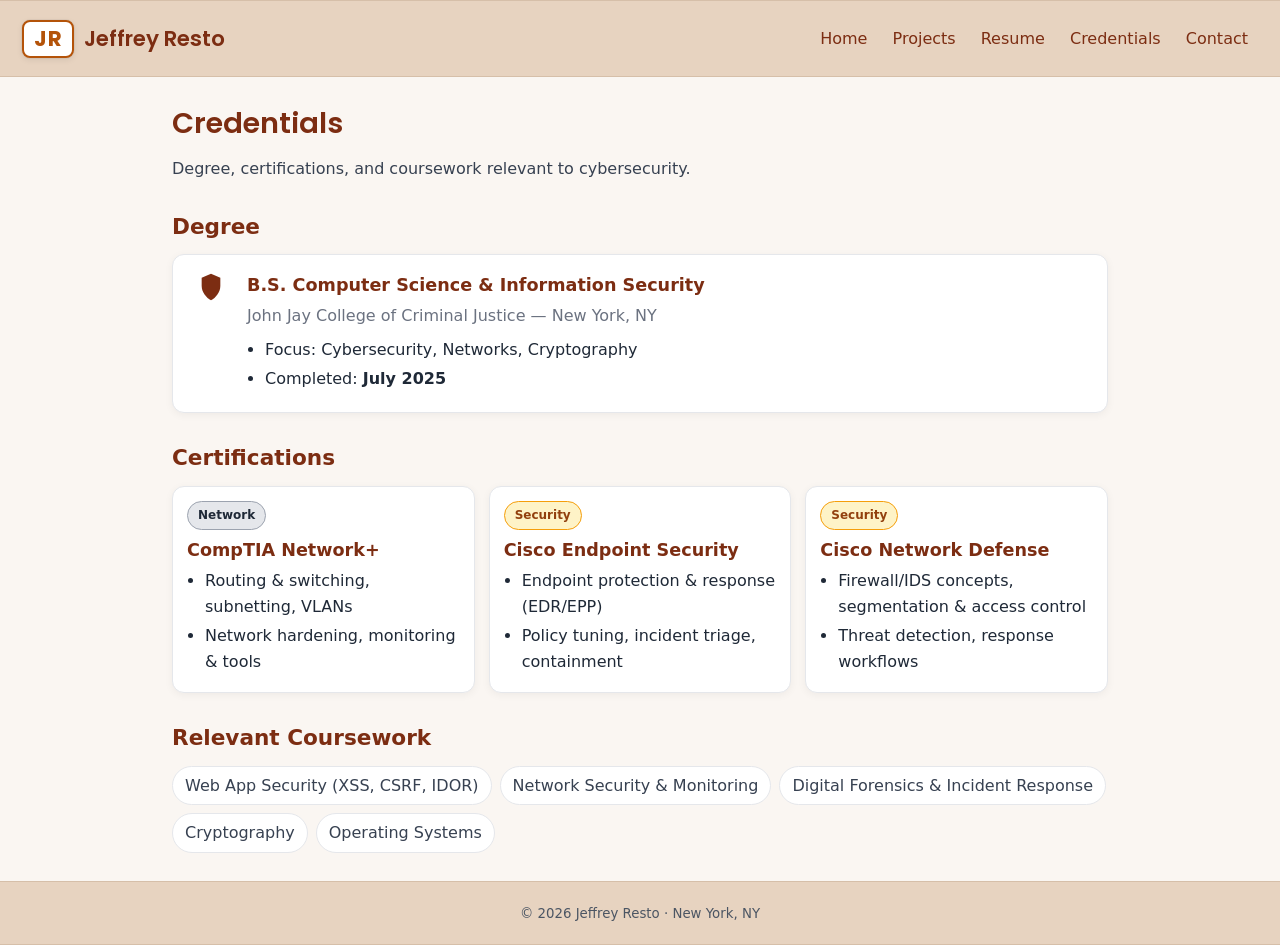
==== commit 647d45d0: "Update index.html" ====
--- a/credentials/index.html
+++ b/credentials/index.html
@@ -54,18 +54,6 @@
   <section class="cred-section">
     <h3>Certifications</h3>
     <div class="cred-grid">
-      <!-- CompTIA A+ -->
-      <article class="cred-mini">
-        <div class="cred-mini__head">
-          <span class="badge badge--slate">Support</span>
-        </div>
-        <h4>CompTIA A+</h4>
-        <ul class="bullets">
-          <li>Troubleshooting, OS &amp; device configuration</li>
-          <li>Security fundamentals, scripting basics</li>
-        </ul>
-      </article>
-  
       <!-- CompTIA Network+ -->
       <article class="cred-mini">
         <div class="cred-mini__head">
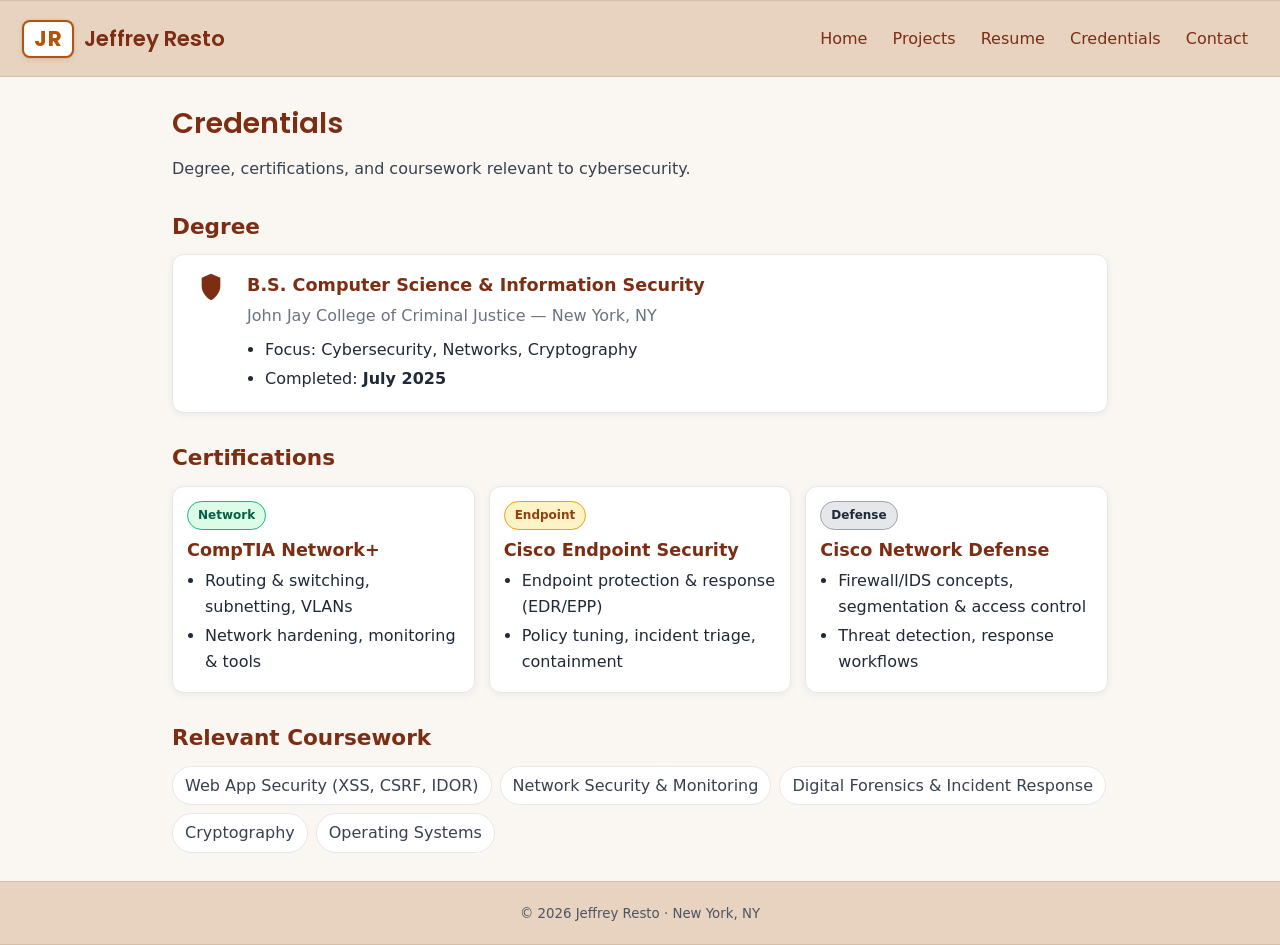
==== commit dd6cbc0c: "Update index.html" ====
--- a/credentials/index.html
+++ b/credentials/index.html
@@ -57,7 +57,7 @@
       <!-- CompTIA Network+ -->
       <article class="cred-mini">
         <div class="cred-mini__head">
-          <span class="badge badge--slate">Network</span>
+          <span class="badge badge--green">Network</span>
         </div>
         <h4>CompTIA Network+</h4>
         <ul class="bullets">
@@ -69,7 +69,7 @@
       <!-- Cisco Endpoint Security -->
       <article class="cred-mini">
         <div class="cred-mini__head">
-          <span class="badge badge--amber">Security</span>
+          <span class="badge badge--amber">Endpoint</span>
         </div>
         <h4>Cisco Endpoint Security</h4>
         <ul class="bullets">
@@ -81,7 +81,7 @@
       <!-- Cisco Network Defense -->
       <article class="cred-mini">
         <div class="cred-mini__head">
-          <span class="badge badge--amber">Security</span>
+          <span class="badge badge--slate">Defense</span>
         </div>
         <h4>Cisco Network Defense</h4>
         <ul class="bullets">
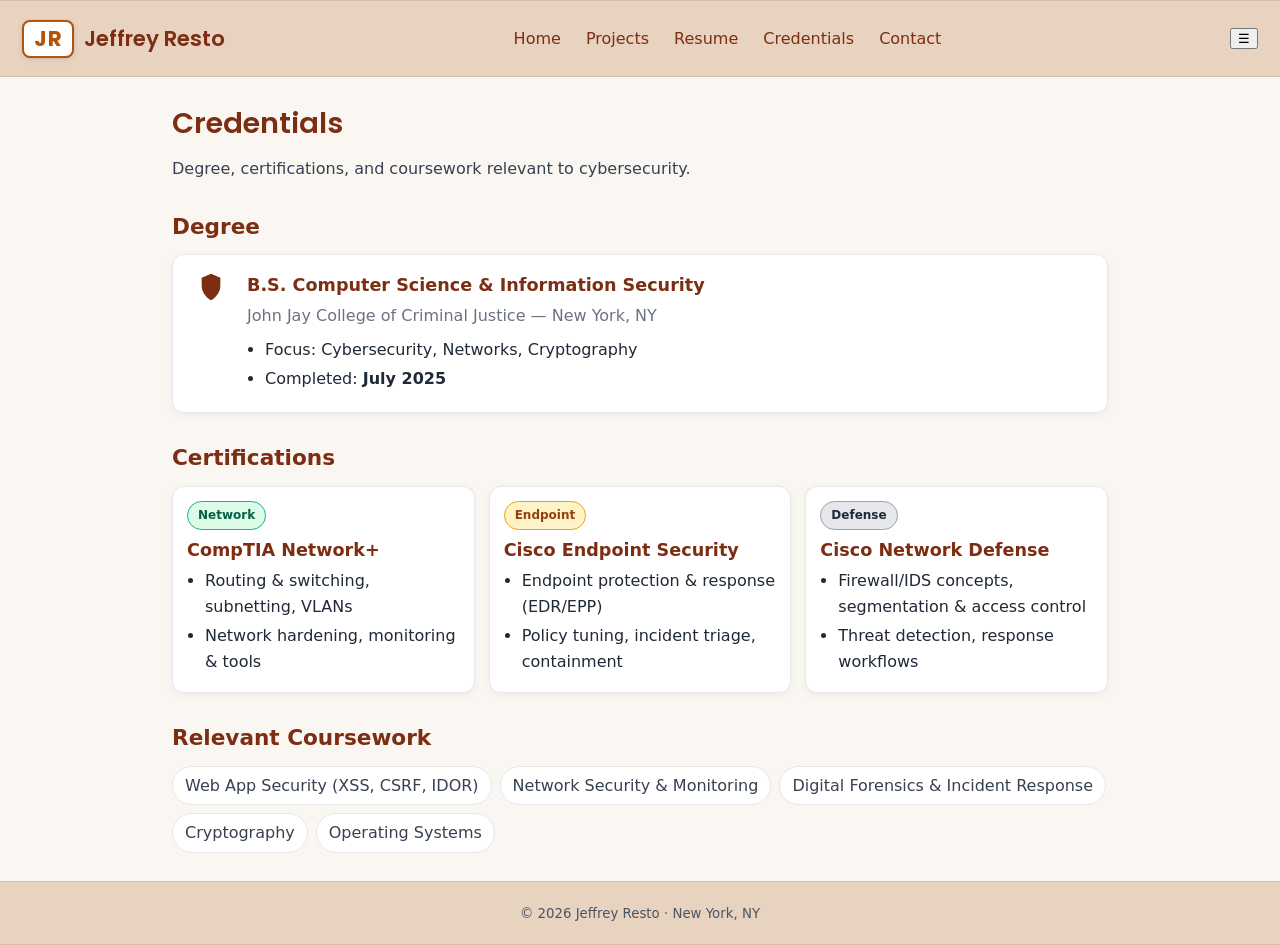
==== commit c5481fc6: "Update index.html" ====
--- a/credentials/index.html
+++ b/credentials/index.html
@@ -17,6 +17,18 @@
     </a>
   </h1>
   <nav class="site-nav">
+    <a href="/">Home</a>
+    <a href="/projects/">Projects</a>
+    <a href="/resume/">Resume</a>
+    <a href="/credentials/">Credentials</a>
+    <a href="mailto:restojeffrey@gmail.com">Contact</a>
+  </nav>
+  <button class="nav-toggle" aria-expanded="false" aria-controls="mobile-menu" aria-label="Open menu">
+    ☰
+  </button>
+  
+  <!-- Mobile dropdown menu -->
+  <nav id="mobile-menu" class="mobile-menu" hidden>
     <a href="/">Home</a>
     <a href="/projects/">Projects</a>
     <a href="/resume/">Resume</a>
--- a/assets/css/style.css
+++ b/assets/css/style.css
@@ -68,8 +68,26 @@
   box-shadow:0 2px 8px rgba(0,0,0,.05); transition:transform .15s ease, box-shadow .15s ease;
 }
 .card:hover { transform:translateY(-4px); box-shadow:0 4px 14px rgba(0,0,0,.08); }
-.card a { color:#b45309; }
-.card a:hover { color:#92400e; }
+.card a:not(.btn) { color:#b45309; }
+.card a:not(.btn):hover { color:#92400e; }
+/* Ensure all cards in a grid align buttons evenly */
+.cards {
+  display: grid;
+  grid-template-columns: repeat(auto-fit, minmax(280px, 1fr));
+  gap: 18px;
+}
+
+.card {
+  display: flex;
+  flex-direction: column;
+  justify-content: space-between; /* pushes button to bottom */
+  height: 100%;
+}
+
+/* optional: keep card body tidy */
+.card p:last-of-type {
+  margin-bottom: 0;
+}
 
 /* ─── RESUME VIEWER (image version) ──────────────────────────── */
 .resume-viewer { background:transparent; border:none; box-shadow:none; padding:0; display:flex; justify-content:center; align-items:center; }
